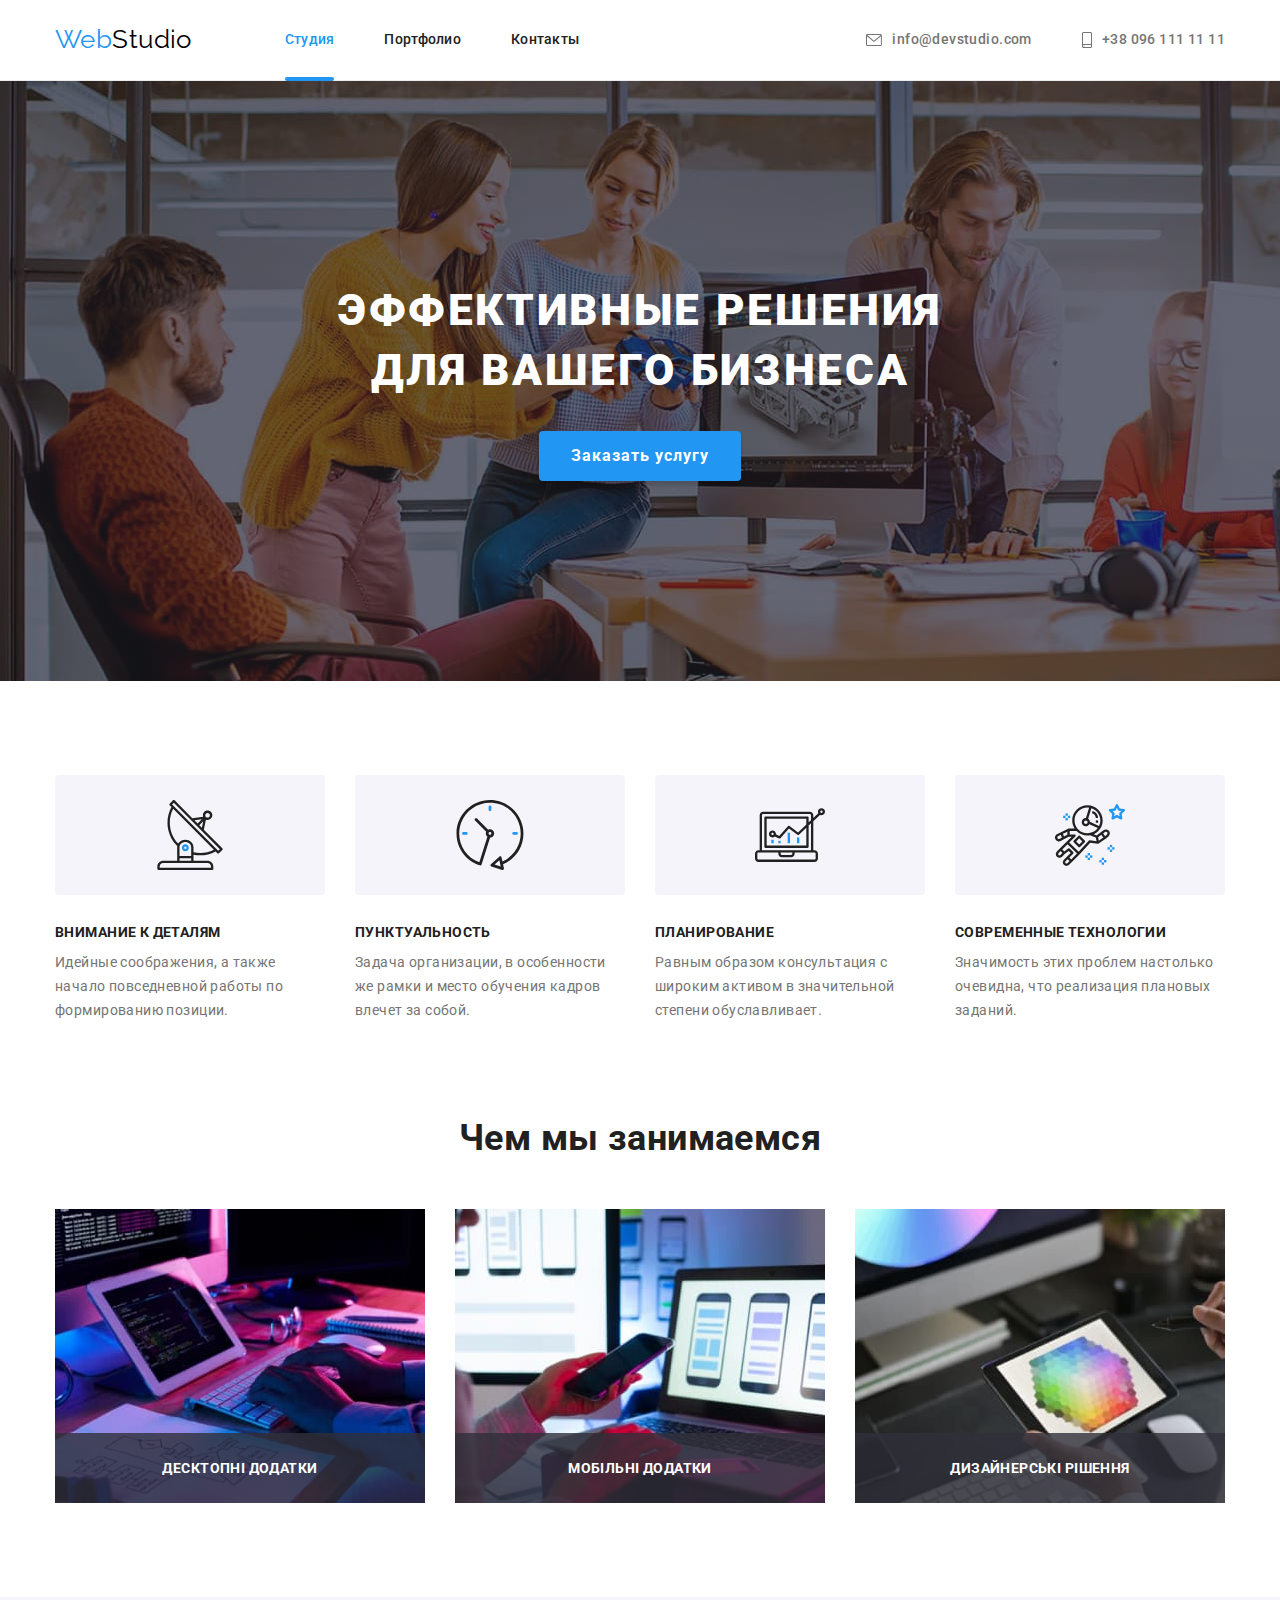
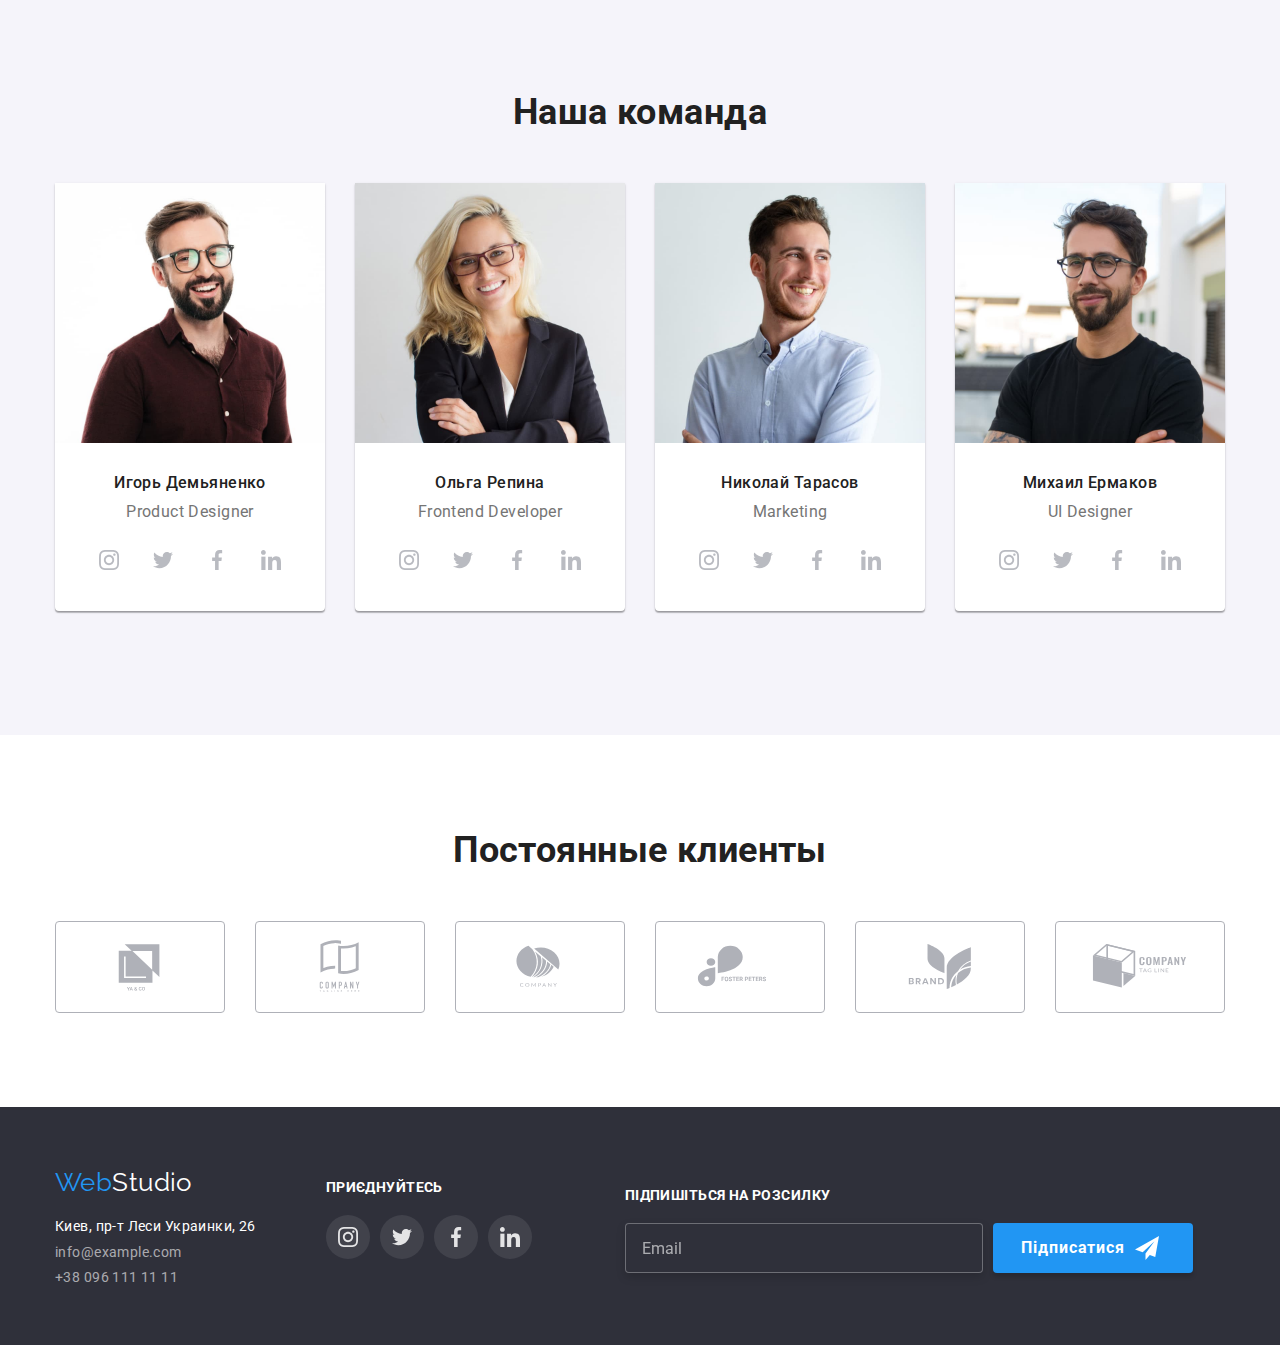
==== index.html @ e22ffb3a "Add files via upload" ====
<!DOCTYPE html>
<html lang="en">
  <head>
    <meta charset="UTF-8" />
    <meta http-equiv="X-UA-Compatible" content="IE=edge" />
    <meta name="viewport" content="width=device-width, initial-scale=1.0" />
    <title>WebStudio</title>
    <link rel="preconnect" href="https://fonts.googleapis.com" />
    <link rel="preconnect" href="https://fonts.gstatic.com" crossorigin />
    <link
      href="https://fonts.googleapis.com/css2?family=Raleway:wght@700&family=Roboto:wght@400;500;700;900&display=swap"
      rel="stylesheet"
    />
    <link
      rel="stylesheet"
      href="https://cdn.jsdelivr.net/npm/modern-normalize@1.1.0/modern-normalize.min.css"
    />
    <link rel="stylesheet" href="./css/styles.css" />
  </head>

  <body>
    <!-- Header -->
    <header class="page-header">
      <div class="container header-container">
        <nav class="page-nav">
          <a class="logo" href="./index.html">Web<span class="logo-part-header">Studio</span></a>
          <!-- Навигация -->
          <ul class="menu">
            <li class="menu-item">
              <a class="menu-link current" href="./index.html">Студия</a>
            </li>
            <li class="menu-item">
              <a class="menu-link" href="./portfolio.html">Портфолио</a>
            </li>
            <li class="menu-item">
              <a class="menu-link" href="">Контакты</a>
            </li>
          </ul>
        </nav>

        <!-- Контакты -->
        <ul class="contacts">
          <li class="email">
            <a class="mail" href="mailto:info@devstudio.com"
              >info@devstudio.com
              <svg class="mail-icon" width="16" height="12">
                <use href="./images/icons.svg#mail"></use>
              </svg>
            </a>
          </li>
          <li class="phone">
            <a class="phone-number" href="tel:+380961111111"
              >+38 096 111 11 11
              <svg class="phone-icon" width="10" height="16">
                <use href="./images/icons.svg#smartphone"></use>
              </svg>
            </a>
          </li>
        </ul>
      </div>
    </header>

    <main>
      <!-- HERO -->
      <section class="hero section">
        <div class="container">
          <h1 class="hero-title">Эффективные решения для вашего бизнеса</h1>
          <button class="modal-btn" type="button" data-modal-open>Заказать услугу</button>
        </div>
      </section>

      <!-- Особенности -->

      <section class="futures section">
        <div class="container">
          <h2 class="futures-h visually-hidden">Наш подход к работе</h2>
          <ul class="futures-list">
            <li class="futures-section-item">
              <div class="futures-element">
                <svg class="futures-icon" width="70" height="70">
                  <use href="./images/icons.svg#antenna"></use>
                </svg>
              </div>
              <h3 class="future-title">Внимание к деталям</h3>
              <p class="future-text">
                Идейные соображения, а также начало повседневной работы по формированию позиции.
              </p>
            </li>
            <li class="futures-section-item">
              <div class="futures-element">
                <svg class="futures-icon" width="70" height="70">
                  <use href="./images/icons.svg#clock"></use>
                </svg>
              </div>
              <h3 class="future-title">Пунктуальность</h3>
              <p class="future-text">
                Задача организации, в особенности же рамки и место обучения кадров влечет за собой.
              </p>
            </li>
            <li class="futures-section-item">
              <div class="futures-element">
                <svg class="futures-icon" width="70" height="70">
                  <use href="./images/icons.svg#diagram"></use>
                </svg>
              </div>
              <h3 class="future-title">Планирование</h3>
              <p class="future-text">
                Равным образом консультация с широким активом в значительной степени обуславливает.
              </p>
            </li>
            <li class="futures-section-item">
              <div class="futures-element">
                <svg class="futures-icon" width="70" height="70">
                  <use href="./images/icons.svg#astronaut"></use>
                </svg>
              </div>
              <h3 class="future-title">Современные технологии</h3>
              <p class="future-text">
                Значимость этих проблем настолько очевидна, что реализация плановых заданий.
              </p>
            </li>
          </ul>
        </div>
      </section>
      <!-- Работы -->
      <section class="works section">
        <div class="container">
          <h2 class="section-title">Чем мы занимаемся</h2>
          <ul class="work-list">
            <li class="work-img">
              <div class="product-wrapper">
                <img src="./images/box1.jpg" alt="PC" width="370" />
                <div class="work-title-wrapper">
                  <p class="work-title">Десктопні додатки</p>
                </div>
              </div>
            </li>
            <li class="work-img">
              <div class="product-wrapper">
                <img src="./images/box2.jpg" alt="Smartphone" width="370" />
                <div class="work-title-wrapper">
                  <p class="work-title">Мобільні додатки</p>
                </div>
              </div>
            </li>
            <li class="work-img">
              <div class="product-wrapper">
                <img src="./images/box3.jpg" alt="Pocket" width="370" />
                <div class="work-title-wrapper">
                  <p class="work-title">Дизайнерські рішення</p>
                </div>
              </div>
            </li>
          </ul>
        </div>
      </section>
      <!-- Команда -->
      <section class="team section">
        <div class="container">
          <h2 class="section-title">Наша команда</h2>
          <ul class="team-peoples">
            <li class="team-member">
              <img src="./images/img.jpg" alt="Игорь Демьяненко" width="270" />
              <div class="team-people-info">
                <h3 class="team-name">Игорь Демьяненко</h3>
                <p class="team-position">Product Designer</p>
                <ul class="social-list">
                  <li class="social-list-item">
                    <a href="" class="social-list-link">
                      <svg class="social-list-icon" width="20" height="20">
                        <use href="./images/icons.svg#instagram"></use>
                      </svg>
                    </a>
                  </li>
                  <li class="social-list-item">
                    <a href="" class="social-list-link">
                      <svg class="social-list-icon" width="20" height="20">
                        <use href="./images/icons.svg#twitter"></use>
                      </svg>
                    </a>
                  </li>
                  <li class="social-list-item">
                    <a href="" class="social-list-link">
                      <svg class="social-list-icon" width="20" height="20">
                        <use href="./images/icons.svg#facebook"></use>
                      </svg>
                    </a>
                  </li>
                  <li class="social-list-item">
                    <a href="" class="social-list-link">
                      <svg class="social-list-icon" width="20" height="20">
                        <use href="./images/icons.svg#linkedin"></use>
                      </svg>
                    </a>
                  </li>
                </ul>
              </div>
            </li>
            <li class="team-member">
              <img src="./images/img1.jpg" alt="Ольга Репина" width="270" />
              <div class="team-people-info">
                <h3 class="team-name">Ольга Репина</h3>
                <p class="team-position">Frontend Developer</p>
                <ul class="social-list">
                  <li class="social-list-item">
                    <a href="" class="social-list-link">
                      <svg class="social-list-icon" width="20" height="20">
                        <use href="./images/icons.svg#instagram"></use>
                      </svg>
                    </a>
                  </li>
                  <li class="social-list-item">
                    <a href="" class="social-list-link">
                      <svg class="social-list-icon" width="20" height="20">
                        <use href="./images/icons.svg#twitter"></use>
                      </svg>
                    </a>
                  </li>
                  <li class="social-list-item">
                    <a href="" class="social-list-link">
                      <svg class="social-list-icon" width="20" height="20">
                        <use href="./images/icons.svg#facebook"></use>
                      </svg>
                    </a>
                  </li>
                  <li class="social-list-item">
                    <a href="" class="social-list-link">
                      <svg class="social-list-icon" width="20" height="20">
                        <use href="./images/icons.svg#linkedin"></use>
                      </svg>
                    </a>
                  </li>
                </ul>
              </div>
            </li>
            <li class="team-member">
              <img src="./images/img2.jpg" alt="Николай Тарасов" width="270" />
              <h3 class="team-name">Николай Тарасов</h3>
              <p class="team-position">Marketing</p>
              <ul class="social-list">
                <li class="social-list-item">
                  <a href="" class="social-list-link">
                    <svg class="social-list-icon" width="20" height="20">
                      <use href="./images/icons.svg#instagram"></use>
                    </svg>
                  </a>
                </li>
                <li class="social-list-item">
                  <a href="" class="social-list-link">
                    <svg class="social-list-icon" width="20" height="20">
                      <use href="./images/icons.svg#twitter"></use>
                    </svg>
                  </a>
                </li>
                <li class="social-list-item">
                  <a href="" class="social-list-link">
                    <svg class="social-list-icon" width="20" height="20">
                      <use href="./images/icons.svg#facebook"></use>
                    </svg>
                  </a>
                </li>
                <li class="social-list-item">
                  <a href="" class="social-list-link">
                    <svg class="social-list-icon" width="20" height="20">
                      <use href="./images/icons.svg#linkedin"></use>
                    </svg>
                  </a>
                </li>
              </ul>
            </li>
            <li class="team-member">
              <img src="./images/img3.jpg" alt="Михаил Ермаков" width="270" />
              <h3 class="team-name">Михаил Ермаков</h3>
              <p class="team-position">UI Designer</p>
              <ul class="social-list">
                <li class="social-list-item">
                  <a href="" class="social-list-link">
                    <svg class="social-list-icon" width="20" height="20">
                      <use href="./images/icons.svg#instagram"></use>
                    </svg>
                  </a>
                </li>
                <li class="social-list-item">
                  <a href="" class="social-list-link">
                    <svg class="social-list-icon" width="20" height="20">
                      <use href="./images/icons.svg#twitter"></use>
                    </svg>
                  </a>
                </li>
                <li class="social-list-item">
                  <a href="" class="social-list-link">
                    <svg class="social-list-icon" width="20" height="20">
                      <use href="./images/icons.svg#facebook"></use>
                    </svg>
                  </a>
                </li>
                <li class="social-list-item">
                  <a href="" class="social-list-link">
                    <svg class="social-list-icon" width="20" height="20">
                      <use href="./images/icons.svg#linkedin"></use>
                    </svg>
                  </a>
                </li>
              </ul>
            </li>
          </ul>
        </div>
      </section>
      <!-- Regular Customers -->
      <section class="regular-customers section">
        <div class="container">
          <h2 class="section-title">Постоянные клиенты</h2>
          <ul class="customers-list">
            <li class="customers-list-item">
              <a href="" class="customers-list-link">
                <svg class="customers-list-icon" width="106" height="60">
                  <use href="./images/icons.svg#Logo"></use>
                </svg>
              </a>
            </li>
            <li class="customers-list-item">
              <a href="" class="customers-list-link">
                <svg class="customers-list-icon" width="106" height="60">
                  <use href="./images/icons.svg#Logo-1"></use>
                </svg>
              </a>
            </li>
            <li class="customers-list-item">
              <a href="" class="customers-list-link">
                <svg class="customers-list-icon" width="106" height="60">
                  <use href="./images/icons.svg#Logo-2"></use>
                </svg>
              </a>
            </li>
            <li class="customers-list-item">
              <a href="" class="customers-list-link">
                <svg class="customers-list-icon" width="106" height="60">
                  <use href="./images/icons.svg#Logo-3"></use>
                </svg>
              </a>
            </li>
            <li class="customers-list-item">
              <a href="" class="customers-list-link">
                <svg class="customers-list-icon" width="106" height="60">
                  <use href="./images/icons.svg#Logo-4"></use>
                </svg>
              </a>
            </li>
            <li class="customers-list-item">
              <a href="" class="customers-list-link">
                <svg class="customers-list-icon" width="106" height="60">
                  <use href="./images/icons.svg#Logo-5"></use>
                </svg>
              </a>
            </li>
          </ul>
        </div>
      </section>
    </main>

    <!-- Footer -->
    <footer class="footer">
      <div class="footer-info container">
        <div class="footer-left-side">
          <a class="logo-footer" href="./index.html"
            >Web<span class="logo-part-footer">Studio</span></a
          >

          <ul class="contacts-footer">
            <li class="footer-adress">
              <a class="post-address" href="">Киев, пр-т Леси Украинки, 26</a>
            </li>
            <li class="footer-adress">
              <a class="mail-footer" href="mailto:info@example.com">info@example.com</a>
            </li>
            <li><a class="phone-number-footer" href="tel:+380961111111">+38 096 111 11 11</a></li>
          </ul>
        </div>
        <div class="footer-right-side">
          <p class="invitation">приєднуйтесь</p>
          <ul class="social-list-footer">
            <li class="footer-social-item">
              <a href="" class="footer-social-link">
                <svg class="footer-social-icon" width="20" height="20">
                  <use href="./images/icons.svg#instagram"></use>
                </svg>
              </a>
            </li>
            <li class="footer-social-item">
              <a href="" class="footer-social-link">
                <svg class="footer-social-icon" width="20" height="20">
                  <use href="./images/icons.svg#twitter"></use>
                </svg>
              </a>
            </li>
            <li class="footer-social-item">
              <a href="" class="footer-social-link">
                <svg class="footer-social-icon" width="20" height="20">
                  <use href="./images/icons.svg#facebook"></use>
                </svg>
              </a>
            </li>
            <li class="footer-social-item">
              <a href="" class="footer-social-link">
                <svg class="footer-social-icon" width="20" height="20">
                  <use href="./images/icons.svg#linkedin"></use>
                </svg>
              </a>
            </li>
          </ul>
        </div>
        <div class="footer-form">
          <p class="invitation">Підпишіться на розсилку</p>
          <form class="modal-form-footer">
            <label class="modal-form-field-footer">
              <textarea name="user_email" class="modal-form-mail" placeholder="Email"></textarea>
            </label>
            <button type="submit" class="footer-button">
              <p class="sing-up">Підписатися</p>
              <svg class="send-mail-icon" width="24" height="24">
                <use href="./images/icons.svg#icon-send"></use>
              </svg>
            </button>
          </form>
        </div>
      </div>
    </footer>

    <div class="backdrop is-hidden" data-modal>
      <div class="modal">
        <button type="button" class="modal-close-btn" data-modal-close>
          <svg class="modal-close-btn-icon" width="18" height="18">
            <use href="./images/icons.svg#close-modal"></use>
          </svg>
        </button>
        <p class="form-title">Залиште свої дані, ми вам передзвонимо</p>
        <form class="modal-form">
          <label class="modal-form-field">
            <span class="modal-form-input-desc">Ім'я</span>
            <span class="modal-form-input-wrapper">
              <input
                type="text"
                name="user_name"
                class="modal-form-input"
                required
                pattern="^[a-zA-Zа-яА-Я]+$"
                minlength="2"
              />
              <svg class="modal-form-input-icon">
                <use href="./images/icons.svg#icon-name"></use>
              </svg>
            </span>
          </label>
          <label class="modal-form-field">
            <span class="modal-form-input-desc">Телефон</span>
            <span class="modal-form-input-wrapper">
              <input
                type="tel"
                name="user_phone"
                class="modal-form-input"
                required
                pattern="[0-9]{3}-[0-9]{3}-[0-9]{2}-[0-9]{2}"
                title="xxx-xxx-xx-xx"
              />
              <svg class="modal-form-input-icon">
                <use href="./images/icons.svg#icon-phone"></use>
              </svg>
            </span>
          </label>
          <label class="modal-form-field">
            <span class="modal-form-input-desc">Пошта</span>
            <span class="modal-form-input-wrapper">
              <input type="email" name="user_mail" class="modal-form-input" required />
              <svg class="modal-form-input-icon">
                <use href="./images/icons.svg#icon-email"></use>
              </svg>
            </span>
          </label>
          <label class="modal-form-field">
            <span class="modal-form-input-desc">Коментар</span>
            <textarea
              name="user_message"
              class="modal-form-message"
              placeholder="Введіть текст"
            ></textarea>
          </label>
          <input
            id="user-policy"
            type="checkbox"
            name="user_policy"
            class="modal-form-chek visually-hidden"
          />
          <label for="user-policy" class="modal-form-chek-desc">
            Погоджуюся з розсилкою та приймаю&nbsp;<a href="">Умови договору</a>
          </label>
          <button type="submit" class="modal-form-submit">Відправити</button>
        </form>
      </div>
    </div>

    <script src="./js/modal.js"></script>
  </body>
</html>
---- css/styles.css ----
body {
  font-family: 'Roboto', sans-serif;
  color: #212121;
  font-size: 14px;
  letter-spacing: 0.03em;
}

:root {
  --primary-font: 'Roboto', sans-serif;
  --secondary-font: 'Raleway', sans-serif;
  --primary-text-color: #212121;
  --secondary-text-color: #757575;
  --accent-color: #2196f3;
  --white-color: #ffffff;
  --black-color: #000000;
  --background-color: #f5f4fa;
  --icons-color: #afb1b8;
  --transition: 250ms cubic-bezier(0.4, 0, 0.2, 1);
}

h1,
h2,
h3,
h4,
p {
  margin-top: 0;
  margin-bottom: 0;
}

ul {
  list-style: none;
  margin-top: 0;
  margin-bottom: 0;
  padding-left: 0;
}

img {
  display: block;
}

button {
  cursor: pointer;
}

.container {
  width: 1200px;
  margin-left: auto;
  margin-right: auto;
  padding-left: 15px;
  padding-right: 15px;
}

.section {
  padding-top: 94px;
  padding-bottom: 94px;
}

.section-title {
  font-size: 36px;
  line-height: 1.17;
  text-align: center;
  color: var(--primary-text-color);
  margin-bottom: 50px;
}

a {
  text-decoration: none;
}

/* LOGO */
.logo {
  font-family: var(--secondary-font);
  font-size: 26px;
  line-height: 1.2;
  color: var(--accent-color);
  margin-right: 93px;
}

.logo-part-header {
  color: var(--black-color);
}

/* Навигация */

.page-header {
  padding-top: 24px;
  padding-bottom: 25px;
  border-bottom: 1px solid #ececec;
}

.page-nav {
  display: flex;
}

.header-container {
  display: flex;
  align-items: center;
}

.menu {
  display: flex;
  align-items: center;
}

.menu-link {
  position: relative;
  display: block;
  font-weight: 500;
  line-height: 1.14;
  letter-spacing: 0.02em;
  color: var(--primary-text-color);
  transition: color var(--transition);
}

.menu-link:hover,
.menu-link:focus {
  color: var(--accent-color);
}

.menu-item:not(:last-child) {
  margin-right: 50px;
}

.current {
  color: var(--accent-color);
}

.current::after {
  display: block;
  position: absolute;
  content: '';
  bottom: -33px;
  border-radius: 2px;
  width: 100%;
  height: 4px;
  background-color: var(--accent-color);
  transition: background-color var(--accent-color);
}

.menu-link.current:hover:after {
  background-color: var(--accent-color);
}
/* Контакты */

.contacts {
  display: flex;
  margin-left: auto;
  align-items: center;
}

.email {
  margin-right: 50px;
}

.mail {
  display: flex;
  justify-content: center;
  align-items: center;
  font-weight: 500;
  line-height: 1.71;
  color: var(--secondary-text-color);
  transition: color var(--transition);
}

.phone {
  cursor: pointer;
  color: var(--accent-color);
}

.phone-number {
  display: flex;
  justify-content: center;
  align-items: center;
  font-weight: 500;
  line-height: 1.14;
  color: var(--secondary-text-color);
  transition: color var(--transition);
}

.mail:hover,
.mail:focus,
.phone-number:hover,
.phone-number:focus {
  cursor: pointer;
  color: var(--accent-color);
}

.mail-icon {
  margin-right: 10px;
  order: -1;
  align-self: center;
  fill: currentColor;
}

.phone-icon {
  margin-right: 10px;
  order: -1;
  align-self: center;
  fill: currentColor;
}

.email:hover,
.email:focus,
.phone:hover,
.phone:focus,
.mail-footer:hover,
.mail-footer:focus,
.phone-number-footer:hover,
.phone-number-footer:focus {
  color: var(--accent-color);
}

/* HERO */

.hero {
  justify-content: center;
  align-items: center;
  max-width: 1600px;
  height: 600px;
  margin: 0 auto;
  padding: 0;
  text-align: center;
  background: rgba(47, 48, 58, 0.4);
  background-image: linear-gradient(rgba(47, 48, 58, 0.4), rgba(47, 48, 58, 0.4)),
    url(../images/hero.jpg);
  background-size: cover;
}

.hero-title {
  display: flex;
  justify-content: center;
  align-items: center;
  font-weight: 900;
  font-size: 44px;
  line-height: 1.36;
  letter-spacing: 0.06em;
  text-transform: uppercase;
  color: var(--white-color);
  width: 696px;
  padding-top: 200px;
  margin-bottom: 30px;
  margin-left: auto;
  margin-right: auto;
}

.modal-btn {
  font-weight: 700;
  font-size: 16px;
  line-height: 1.88;

  align-items: center;
  text-align: center;
  letter-spacing: 0.06em;
  color: var(--white-color);

  background-color: var(--accent-color);
  box-shadow: 0px 4px 4px rgba(0, 0, 0, 0.15);
  border-radius: 4px;
  min-width: 200px;
  border: none;
  cursor: pointer;
  margin-left: auto;
  margin-right: auto;
  padding-top: 10px;
  padding-bottom: 10px;
  padding-left: 32px;
  padding-right: 32px;
  transition: color var(--transition);
}

.modal-btn:hover,
.modal-btn:focus {
  color: #188ce8;
}

/* Особенности */

.visually-hidden {
  position: absolute;
  white-space: nowrap;
  width: 1px;
  height: 1px;
  overflow: hidden;
  border: 0;
  padding: 0;
  clip: rect(0 0 0 0);
  clip-path: inset(50%);
  margin: -1px;
}

.futures-list {
  display: flex;
  justify-content: space-between;
}

.futures-section-item {
  width: 270px;
}

.futures-element {
  display: flex;
  align-items: center;
  justify-content: center;
  height: 120px;
  background: #f5f4fa;
  border-radius: 4px;
  margin-bottom: 30px;
}

.future-title {
  font-size: 14px;
  line-height: 1.14;
  text-transform: uppercase;
  color: var(--primary-text-color);
  width: 270px;
  margin-top: 30px;
  margin-bottom: 10px;
}

.future-text {
  line-height: 1.71;
  color: var(--secondary-text-color);
}

/* Работы */

.works {
  padding-top: 0;
}

.work-list {
  display: flex;
  justify-content: space-between;
  flex-wrap: wrap;
  gap: 30px;
}

.product-wrapper {
  position: relative;
}

.work-title {
  font-weight: 700;
  font-size: 14px;
  letter-spacing: 0.03em;
  text-transform: uppercase;
  color: #ffffff;
  padding: 27px;
}

.work-title-wrapper {
  display: inline-block;
  position: absolute;
  width: 100%;
  height: 70px;
  text-align: center;
  background-color: rgba(47, 48, 58, 0.8);
  transform: translateY(-70px);
}

/* Команда */
.team {
  background: var(--background-color);
}

.team-peoples {
  display: flex;
  text-align: center;
}

.team-member {
  display: block;
  flex-wrap: wrap;
  list-style: none;
  width: 270px;
  height: 428px;
  margin-bottom: 30px;
  margin-right: 30px;
  background: #ffffff;
  box-shadow: 0px 1px 3px rgba(0, 0, 0, 0.12), 0px 1px 1px rgba(0, 0, 0, 0.14),
    0px 2px 1px rgba(0, 0, 0, 0.2);
  border-radius: 0px 0px 4px 4px;
}

.team-name {
  font-weight: 500;
  font-size: 16px;
  line-height: 1.2;
  color: var(--primary-text-color);
  text-align: center;
  padding-top: 30px;
  margin-bottom: 10px;
}

.team-position {
  font-weight: 400;
  font-size: 16px;
  line-height: 1.2;
  color: var(--secondary-text-color);
  text-align: center;
  margin-bottom: 16px;
}

.social-list {
  display: flex;
  justify-content: center;
  gap: 10px;
}

.social-list-link {
  display: flex;
  justify-content: center;
  align-items: center;
  width: 44px;
  height: 44px;
  border-radius: 50%;
  background-color: var(--white-color);
  color: var(--icons-color);
  opacity: 0.87;
  transition: background-color var(--transition);
}

.social-list-link:hover,
.social-list-link:focus {
  background-color: var(--accent-color);
}

.social-list-link:hover .social-list-icon,
.social-list-link:focus .social-list-icon {
  fill: var(--white-color);
}

.social-list-icon {
  fill: var(--icons-color);
  transition: fill var(--transition);
}

/* Постоянные клиенты */

.customers-list {
  display: flex;
  justify-content: center;
  gap: 30px;
}

.customers-list-link:hover,
.customers-list-link:hover {
  border: 1px solid var(--accent-color);
}

.customers-list-link:hover .customers-list-icon,
.customers-list-link:focus .customers-list-icon {
  fill: var(--accent-color);
}

.customers-list-link {
  display: flex;
  justify-content: center;
  align-items: center;
  width: 170px;
  height: 92px;
  border: 1px solid var(--icons-color);
  border-radius: 4px;
  transition: border var(--transition);
}

.customers-list-icon {
  fill: var(--icons-color);
  transition: fill var(--transition);
}

.customers-list-icon:focus,
.customers-list-icon:hover {
  fill: var(--accent-color);
}

/* Footer */
.footer {
  background: #2f303a;
  padding-top: 60px;
  padding-bottom: 60px;
}

.footer-info {
  display: flex;
}

.logo-footer {
  font-family: var(--secondary-font);
  font-size: 26px;
  line-height: 1.2;
  color: var(--accent-color);
  display: block;
  margin-bottom: 20px;
}

.logo-part-footer {
  color: var(--white-color);
  margin-right: 0;
}

.contacts-footer {
  font-style: normal;
}

.footer-adress {
  margin-bottom: 9px;
}

.post-address {
  color: var(--white-color);
}

.mail-footer {
  color: rgba(255, 255, 255, 0.6);
  transition: color var(--transition);
}

.phone-number-footer {
  color: rgba(255, 255, 255, 0.6);
  transition: color var(--transition);
}

.footer-right-side {
  padding-top: 12px;
  margin-left: 70px;
  margin-right: 93px;
}

.invitation {
  font-weight: 700;
  font-size: 14px;
  line-height: 16px;
  letter-spacing: 0.03em;
  text-transform: uppercase;
  color: var(--white-color);
  margin-bottom: 20px;
}
.social-list-footer {
  display: flex;
  justify-content: center;
  gap: 10px;
}

.footer-social-link {
  display: flex;
  justify-content: center;
  align-items: center;
  width: 44px;
  height: 44px;
  border-radius: 50%;
  background-color: var(--white-color);
  color: var(--secondary-text-color);
  opacity: 0.87;
  background: rgba(255, 255, 255, 0.1);
  transition: background-color var(--transition);
}

.footer-social-link:hover,
.footer-social-link:focus {
  background-color: var(--accent-color);
}

.footer-social-icon {
  fill: var(--white-color);
}

.footer-social-icon:hover,
.footer-social-icon:focus {
  fill: var(--white-color);
}

/* PORTFOLIO */

/* Кнопки фільтрації */

.visually-hidden {
  position: absolute;
  white-space: nowrap;
  width: 1px;
  height: 1px;
  overflow: hidden;
  border: 0;
  padding: 0;
  clip: rect(0 0 0 0);
  clip-path: inset(50%);
  margin: -1px;
}

.filter-btn {
  border: none;
  font-family: inherit;
  font-weight: 500;
  font-size: 16px;
  line-height: 1.62;
  text-align: center;

  color: var(--primary-text-color);
  background-color: var(--background-color);
  border-radius: 4px;

  cursor: pointer;
  display: flex;
  justify-content: center;
  padding: 6px 22px;
  transition: color var(--transition), background-color var(--transition),
    box-shadow var(--transition);
}

.filter-btn:hover,
.filter-btn:focus {
  background-color: var(--accent-color);
  color: var(--white-color);
  box-shadow: 0px 3px 1px rgba(0, 0, 0, 0.1), 0px 1px 2px rgba(0, 0, 0, 0.08),
    0px 2px 2px rgba(0, 0, 0, 0.12);
  border-radius: 4px;
}

.active {
  background: var(--accent-color);
  color: var(--white-color);
}

.filter-button {
  display: flex;
  justify-content: center;
  gap: 8px;
  margin-bottom: 50px;
}

/* Проекти студії */

.all-projects {
  display: flex;
  flex-wrap: wrap;
  gap: 30px;
}

.project-card-link {
  transition: box-shadow var(--transition);
}

.project-card-link:hover,
.project-card-link:focus {
  display: block;
  box-shadow: 0px 1px 1px rgba(0, 0, 0, 0.12), 0px 4px 4px rgba(0, 0, 0, 0.06),
    1px 4px 6px rgba(0, 0, 0, 0.16);
}

.project-card-title {
  padding-top: 20px;
  border: 1px solid #eeeeee;
  padding-bottom: 20px;
  padding-left: 24px;
  padding-right: 24px;
}

.project-title {
  font-size: 18px;
  line-height: 2;
  letter-spacing: 0.06em;
  color: var(--primary-text-color);
  margin-bottom: 4px;
}

.project-description {
  font-size: 16px;
  line-height: 1.88;
  color: var(--secondary-text-color);
}

.project-card-link:hover .overlay,
.project-card-link:focus .overlay {
  transform: translate(0, 0);
}

.project-card-img-wrapper {
  position: relative;
  overflow: hidden;
}

.overlay {
  left: 0;
  top: 0;
  position: absolute;
  width: 100%;
  height: 100%;
  overflow: auto;
  transform: translateY(100%);
  transition: transform var(--transition);
  font-size: 18px;
  line-height: 28px;
  color: var(--white-color);
  padding: 63px 24px;
  background-color: rgba(33, 150, 243, 0.9);
}

/* MODAL WINDOW */

.backdrop {
  position: fixed;
  top: 0;
  left: 0;
  z-index: 100;
  width: 100%;
  height: 100%;
  background-color: rgba(0, 0, 0, 0.2);
  transition: opacity var(--transition), visibility var(--transition);
}

.backdrop.is-hidden {
  opacity: 0;
  visibility: hidden;
  pointer-events: none;
}

.modal {
  position: absolute;
  top: 50%;
  left: 50%;
  transform: translate(-50%, -50%);
  width: 528px;
  height: 581px;
  padding: 40px;
  background-color: var(--white-color);
  box-shadow: 0px 1px 3px rgba(0, 0, 0, 0.12), 0px 1px 1px rgba(0, 0, 0, 0.14),
    0px 2px 1px rgba(0, 0, 0, 0.2);
  border-radius: 4px;
}

.modal-close-btn {
  position: absolute;
  top: 8px;
  right: 8px;
  display: flex;
  justify-content: center;
  align-items: center;
  width: 30px;
  height: 30px;
  border-radius: 50%;
  background-color: transparent;
  border: 1px solid #0000001a;
  padding: 0;
  transition: border-color var(--transition);
}

.modal-close-btn:hover,
.modal-close-btn:focus {
  border-color: var(--accent-color);
}

.modal-close-btn-icon {
  transition: fill var(--transition);
}

.modal-close-btn:hover .modal-close-btn-icon,
.modal-close-btn:focus .modal-close-btn-icon {
  fill: var(--accent-color);
}

/* MODAL FORM */

.modal-form {
  display: flex;
  flex-direction: column;
}

.modal-form-input {
  width: 100%;
  height: 40px;
  border: 1px solid rgba(33, 33, 33, 0.2);
  border-radius: 4px;
  padding-left: 42px;
  transition: border-color var(--transition);
}

.modal-form-input:focus {
  border-color: var(--accent-color);
  outline: none;
}

.modal-form-input:focus + .modal-form-input-icon {
  fill: var(--accent-color);
}

.modal-form-input-desc {
  display: block;
  font-size: 12px;
  line-height: 1.2;
  font-weight: 400;
  margin-bottom: 4px;
  color: var(--secondary-text-color);
}

.modal-form-field {
  margin-bottom: 10px;
}

.placeholder {
  color: rgba(117, 117, 117, 0.5);
}

.modal-form-input-icon {
  display: block;
  position: absolute;
  top: 50%;
  left: 12px;
  transform: translateY(-50%);
  width: 18px;
  height: 18px;
  transition: fill var(--transition);
}

.modal-form-input-wrapper {
  display: block;
  position: relative;
}

.modal-form-message {
  display: block;
  resize: none;
  width: 100%;
  height: 120px;
  padding: 12px 16px;
  border: 1px solid rgba(33, 33, 33, 0.2);
  border-radius: 4px;
  transition: border-color var(--transition);
}

.modal-form-message:focus {
  border-color: var(--accent-color);
  outline: none;
}

.modal-form-message::placeholder {
  font-size: 12px;
  line-height: 1.2;
  font-weight: 400;
  letter-spacing: 0.01em;
  color: rgba(117, 117, 117, 0.5);
}

.modal-form-chek-desc::before {
  display: block;
  content: '';
  width: 16px;
  height: 15px;
  cursor: pointer;
  background-image: url(/images/chek.svg);
  margin-right: 7px;
}

.modal-form-chek:checked + .modal-form-chek-desc::before {
  background-color: var(--accent-color);
  background-image: url(/images/check_icon.svg);
}

.modal-form-chek-desc {
  display: flex;
  align-items: center;
  font-size: 14px;
  line-height: 1.7;
  color: var(--secondary-text-color);
  margin-top: 10px;
  margin-bottom: 30px;
}

.modal-form-chek-desc a {
  color: var(--accent-color);
}

.modal-form-submit {
  font-weight: 700;
  font-size: 16px;
  line-height: 1.88;

  align-items: center;
  text-align: center;
  letter-spacing: 0.06em;
  color: var(--white-color);

  background-color: var(--accent-color);
  box-shadow: 0px 4px 4px rgba(0, 0, 0, 0.15);
  border-radius: 4px;
  min-width: 200px;
  border: none;
  cursor: pointer;
  margin-left: auto;
  margin-right: auto;
  padding-top: 10px;
  padding-bottom: 10px;
  padding-left: 52px;
  padding-right: 52px;
  transition: color var(--transition);
}

.modal-form-submit:hover,
.modal-form-submit:focus {
  color: #188ce8;
}

.form-title {
  font-size: 20px;
  line-height: 1.15;
  font-weight: 700;
  text-align: center;
  color: var(--primary-text-color);
  margin-bottom: 12px;
}

.modal-form-mail {
  display: block;
  resize: none;

  width: 358px;
  height: 50px;
  padding-top: 15px;
  padding-left: 16px;
  border: 1px solid rgba(255, 255, 255, 0.3);
  filter: drop-shadow(0px 4px 4px rgba(0, 0, 0, 0.15));
  border-radius: 4px;
  background: #2f303a;
}

.modal-form-mail::placeholder {
  font-size: 16px;
  font-weight: 400;
  line-height: 1.25;
  color: rgba(255, 255, 255, 0.6);
}

.footer-button {
  font-weight: 700;
  font-size: 16px;
  line-height: 1.88;
  display: inline-flex;
  align-items: center;
  text-align: center;
  letter-spacing: 0.06em;
  color: var(--white-color);

  background-color: var(--accent-color);
  box-shadow: 0px 4px 4px rgba(0, 0, 0, 0.15);
  border-radius: 4px;
  width: 200px;
  height: 50px;
  border: none;
  cursor: pointer;
  margin-left: 12px;

  padding-top: 10px;
  padding-bottom: 10px;
  padding-left: 28px;
  padding-right: 28px;
  transition: color var(--transition);
}

.footer-form {
  padding-top: 20px;
}

.modal-form-footer {
  display: flex;
}

.modal-form-field-footer {
  width: 356px;
  height: 50px;
}

.modal-form-field-footer::placeholder {
  padding: 15px;
  margin-right: 12px;
}

.send-mail-icon {
  fill: var(--white-color);
  margin-left: 10px;
}
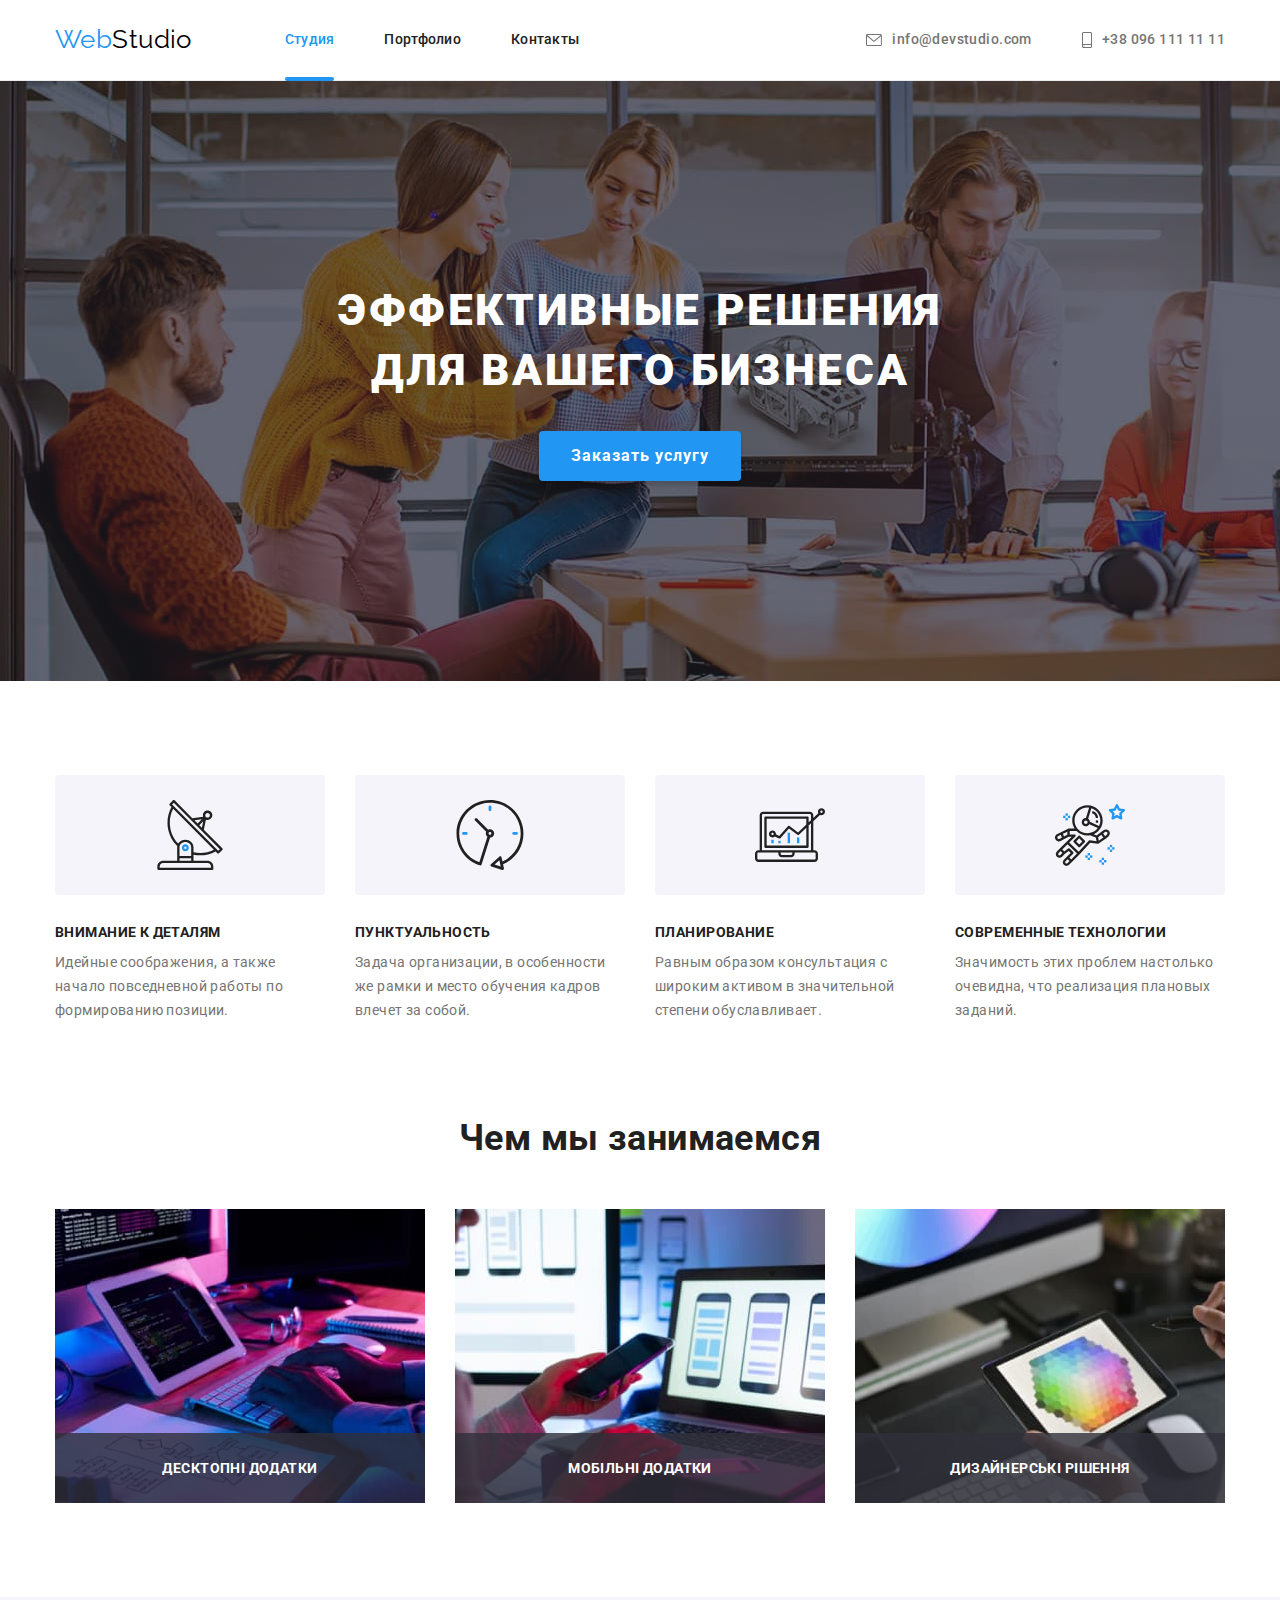
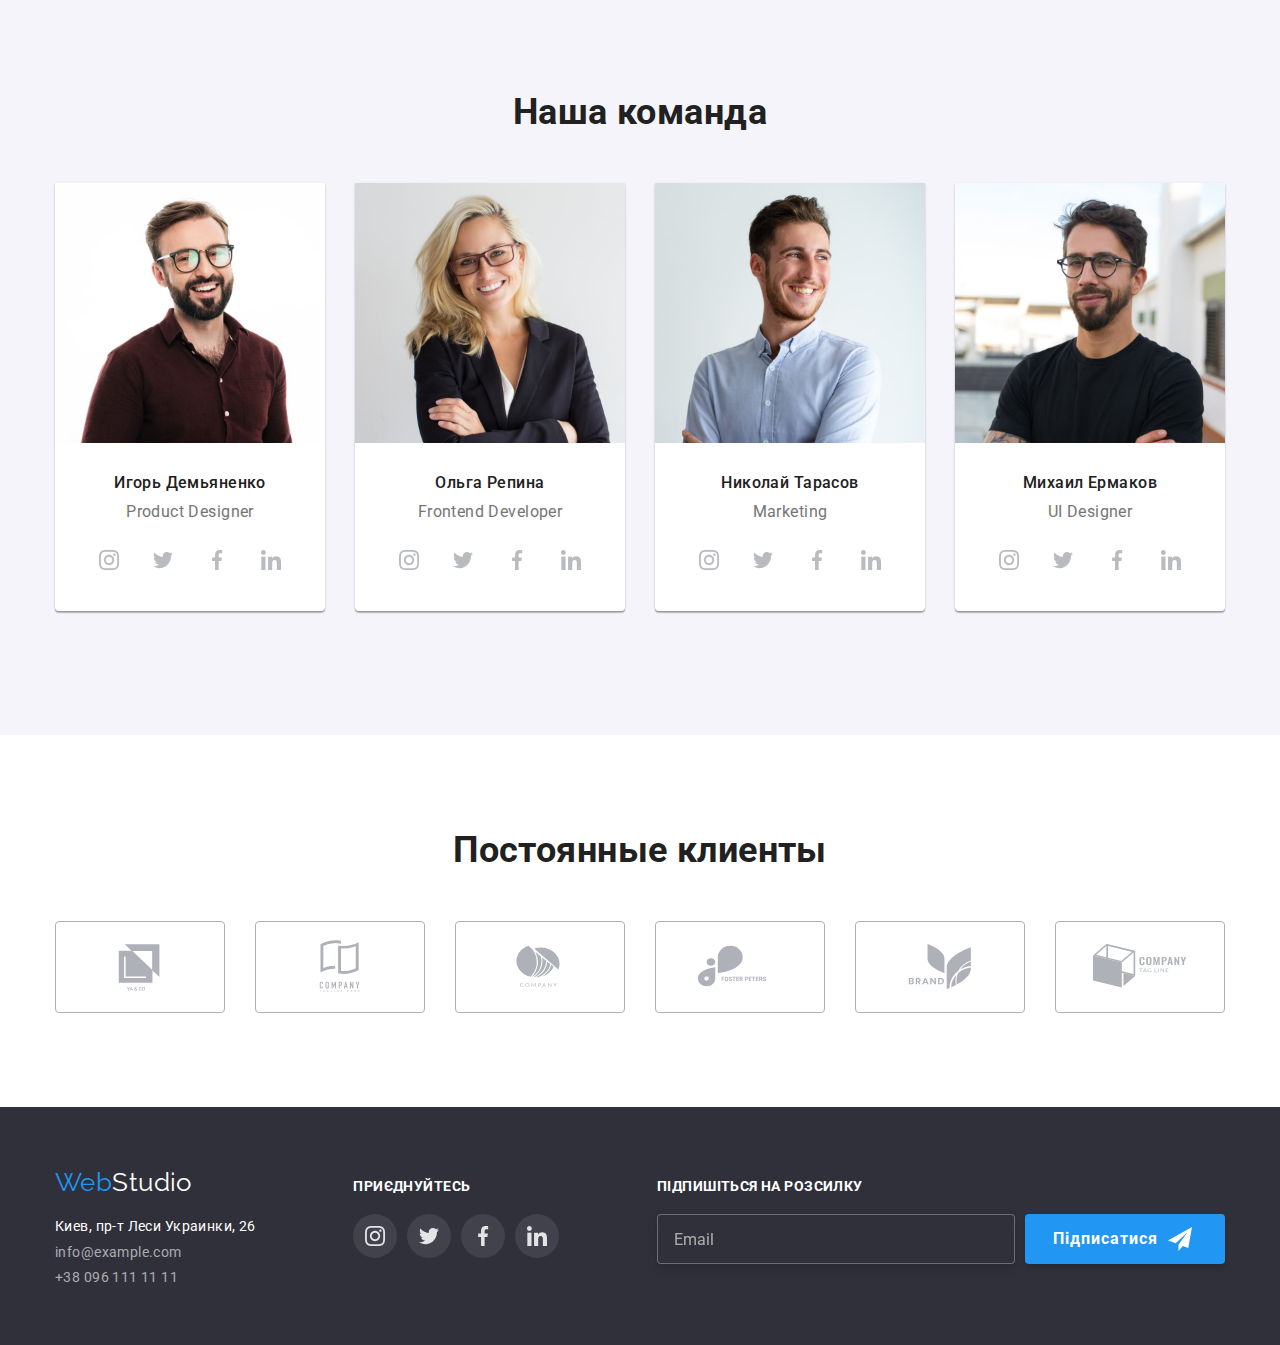
==== commit 36d32e6f: "проміжне виправлення" ====
--- a/index.html
+++ b/index.html
@@ -476,7 +476,7 @@
               </svg>
             </span>
           </label>
-          <label class="modal-form-field">
+          <label class="modal-form-field-text">
             <span class="modal-form-input-desc">Коментар</span>
             <textarea
               name="user_message"
--- a/css/styles.css
+++ b/css/styles.css
@@ -483,6 +483,8 @@
 
 .footer-info {
   display: flex;
+  justify-content: space-between;
+  align-items: baseline;
 }
 
 .logo-footer {
@@ -519,12 +521,6 @@
 .phone-number-footer {
   color: rgba(255, 255, 255, 0.6);
   transition: color var(--transition);
-}
-
-.footer-right-side {
-  padding-top: 12px;
-  margin-left: 70px;
-  margin-right: 93px;
 }
 
 .invitation {
@@ -796,6 +792,10 @@
   margin-bottom: 10px;
 }
 
+.modal-form-field-text {
+  margin-bottom: 20px;
+}
+
 .placeholder {
   color: rgba(117, 117, 117, 0.5);
 }
@@ -857,11 +857,11 @@
 
 .modal-form-chek-desc {
   display: flex;
+  justify-content: center;
   align-items: center;
   font-size: 14px;
   line-height: 1.7;
   color: var(--secondary-text-color);
-  margin-top: 10px;
   margin-bottom: 30px;
 }
 
@@ -955,10 +955,6 @@
   transition: color var(--transition);
 }
 
-.footer-form {
-  padding-top: 20px;
-}
-
 .modal-form-footer {
   display: flex;
 }
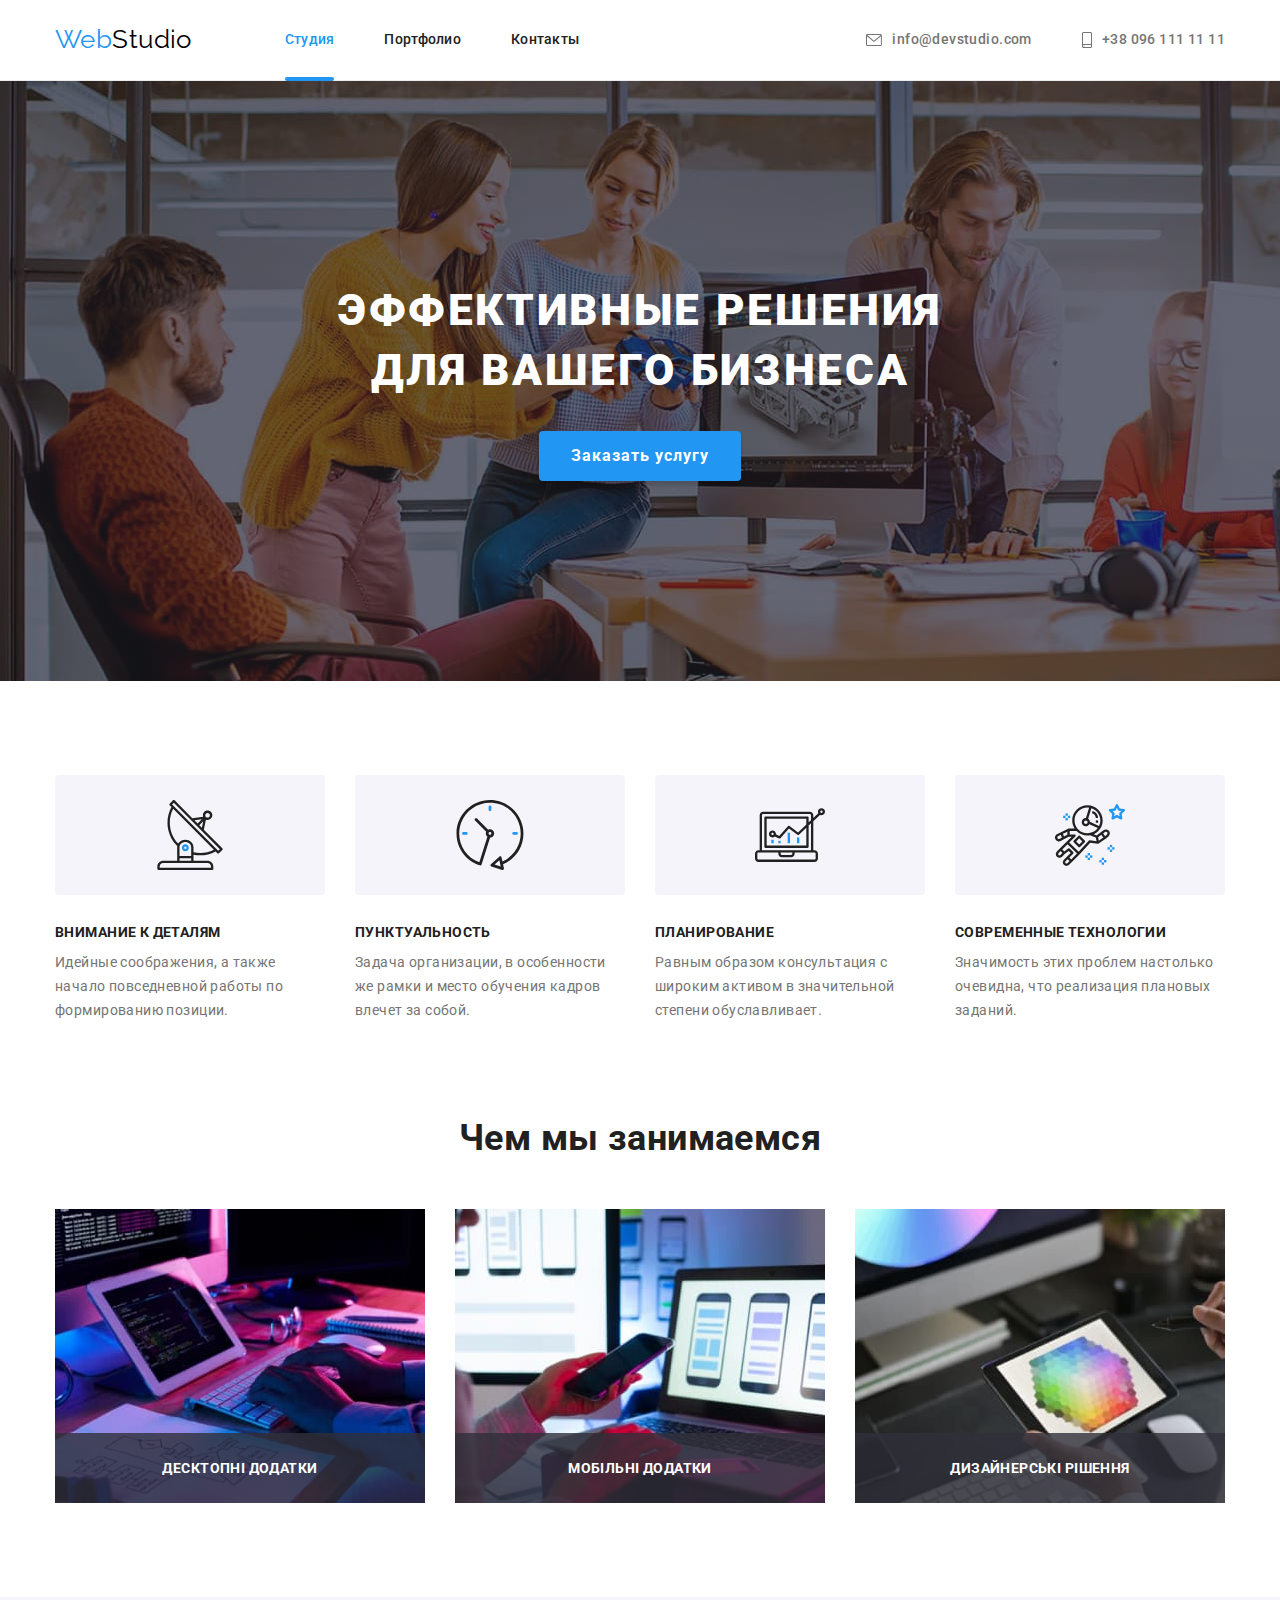
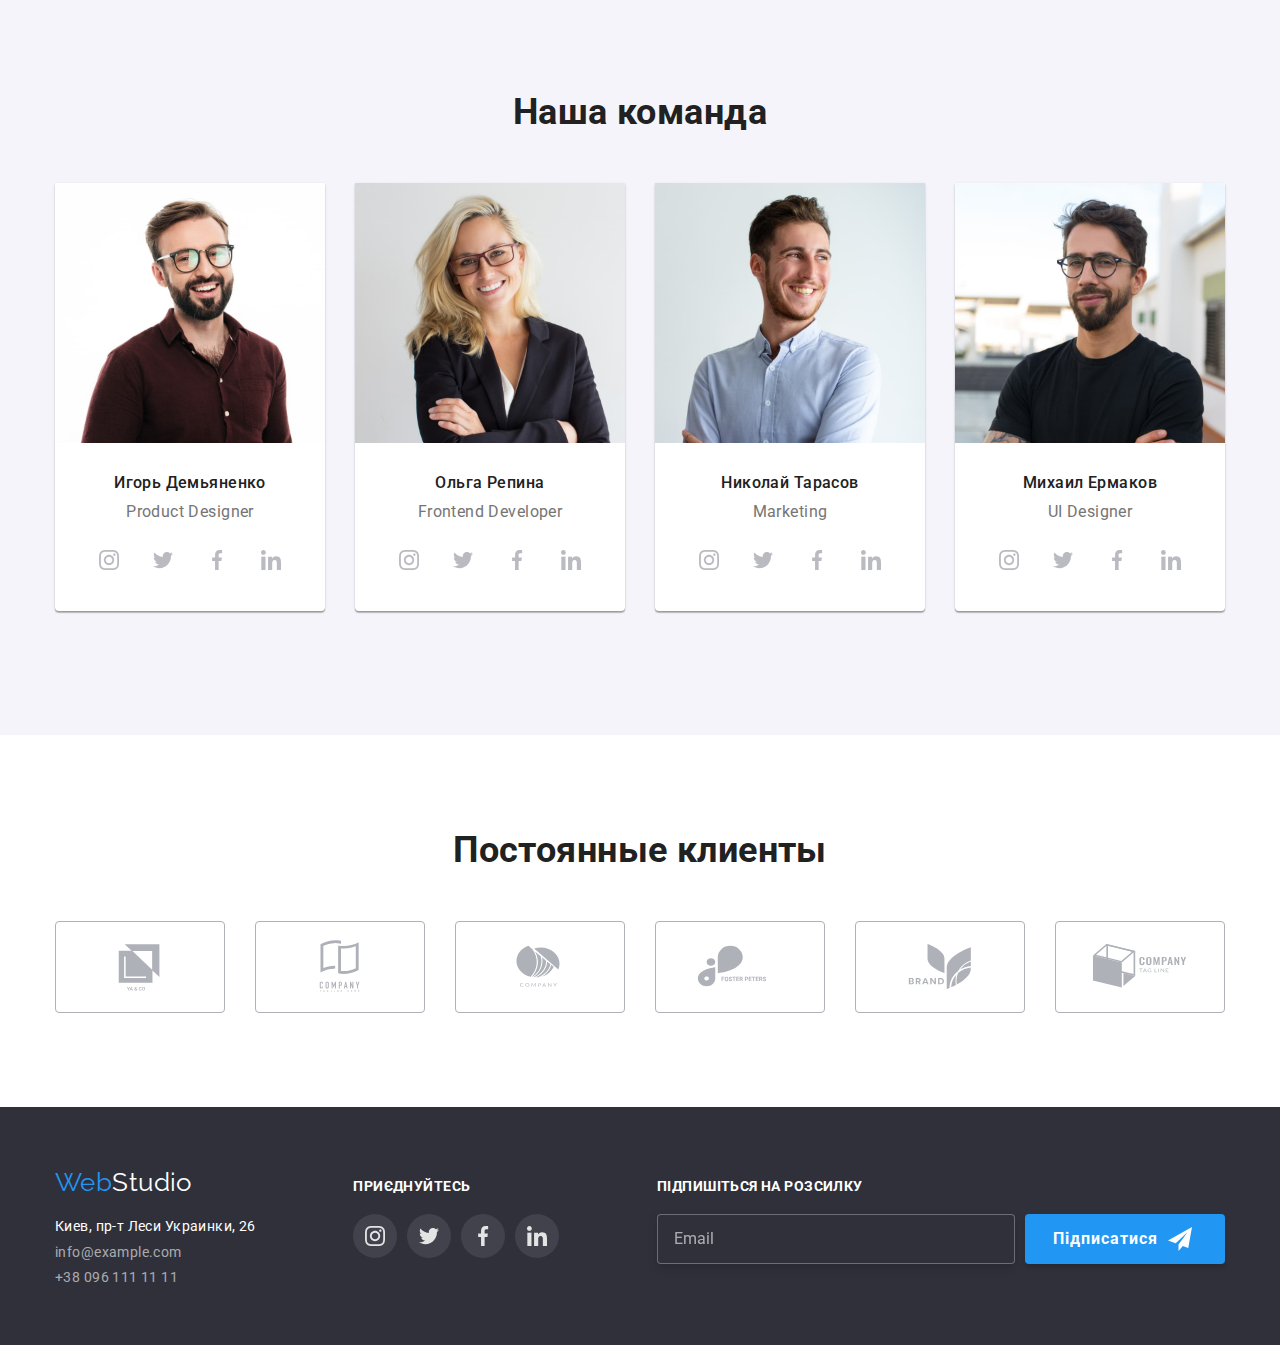
==== commit a4849b19: "footer виправив" ====
--- a/index.html
+++ b/index.html
@@ -413,7 +413,7 @@
           <p class="invitation">Підпишіться на розсилку</p>
           <form class="modal-form-footer">
             <label class="modal-form-field-footer">
-              <textarea name="user_email" class="modal-form-mail" placeholder="Email"></textarea>
+              <input type="email" name="user_mail" class="modal-form-mail" placeholder="Email" />
             </label>
             <button type="submit" class="footer-button">
               <p class="sing-up">Підписатися</p>
--- a/css/styles.css
+++ b/css/styles.css
@@ -911,10 +911,8 @@
 .modal-form-mail {
   display: block;
   resize: none;
-
   width: 358px;
   height: 50px;
-  padding-top: 15px;
   padding-left: 16px;
   border: 1px solid rgba(255, 255, 255, 0.3);
   filter: drop-shadow(0px 4px 4px rgba(0, 0, 0, 0.15));
